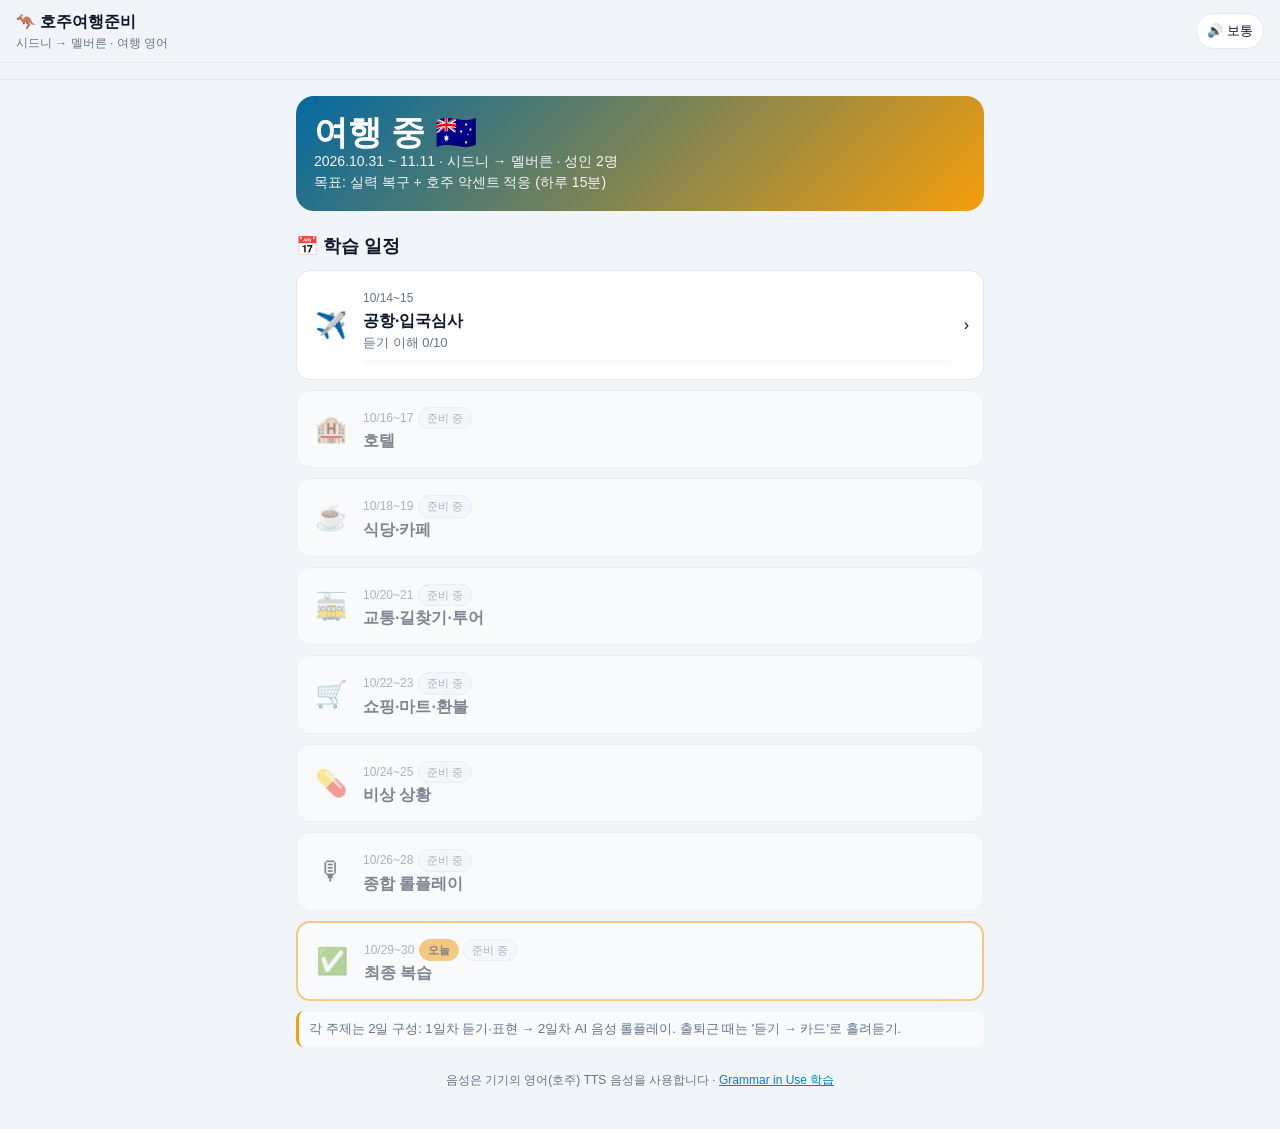
==== 호주여행준비/index.html @ e166498a "feat: 호주여행준비 모바일 웹페이지 추가 (듣기 카드·시각 자료·롤플레이) Co-Authored-By: Claude Opus 5.5 <noreply@anthropic.com> " ====
<!DOCTYPE html>
<html lang="ko">
<head>
  <meta charset="UTF-8" />
  <meta name="viewport" content="width=device-width, initial-scale=1.0, viewport-fit=cover" />
  <meta name="theme-color" content="#0f172a" />
  <title>호주여행준비 · 여행 영어</title>
  <link rel="stylesheet" href="style.css" />
  <link rel="icon" href="data:image/svg+xml,<svg xmlns='http://www.w3.org/2000/svg' viewBox='0 0 100 100'><text y='.9em' font-size='90'>🦘</text></svg>" />
</head>
<body>
  <header class="topbar">
    <button class="icon-btn" id="backBtn" aria-label="뒤로" hidden>←</button>
    <div class="brand">
      <strong id="title">🦘 호주여행준비</strong>
      <span id="subtitle">시드니 → 멜버른 · 여행 영어</span>
    </div>
    <button class="speed-btn" id="speedBtn" aria-label="재생 속도">🔊 보통</button>
  </header>

  <nav class="tabs" id="tabs" hidden></nav>

  <main id="app"></main>

  <div class="toast" id="toast" hidden></div>

  <script src="data.js"></script>
  <script src="app.js"></script>
</body>
</html>
---- 호주여행준비/style.css ----
:root {
  --bg: #0f172a; --card: #1e293b; --card-hi: #273449; --text: #e2e8f0; --muted: #94a3b8;
  --line: #334155; --accent: #38bdf8; --accent-ink: #082f49; --green: #34d399;
  --amber: #fbbf24; --red: #f87171; --gold: #f59e0b;
  --radius: 14px; --maxw: 720px;
}
@media (prefers-color-scheme: light) {
  :root {
    --bg: #f1f5f9; --card: #ffffff; --card-hi: #f8fafc; --text: #0f172a; --muted: #64748b;
    --line: #e2e8f0; --accent: #0284c7; --accent-ink: #ffffff; --green: #059669;
    --amber: #b45309; --red: #dc2626;
  }
}
* { box-sizing: border-box; margin: 0; padding: 0; }
html { -webkit-text-size-adjust: 100%; }
body {
  font-family: -apple-system, BlinkMacSystemFont, "Segoe UI", "Apple SD Gothic Neo", "Noto Sans KR", Roboto, sans-serif;
  background: var(--bg); color: var(--text); line-height: 1.5;
  padding-bottom: calc(24px + env(safe-area-inset-bottom));
}
button { font: inherit; color: inherit; cursor: pointer; border: none; background: none; }
a { color: var(--accent); }

.topbar {
  position: sticky; top: 0; z-index: 10; display: flex; align-items: center; gap: 10px;
  padding: 10px 16px; padding-top: calc(10px + env(safe-area-inset-top));
  background: color-mix(in srgb, var(--bg) 88%, transparent); backdrop-filter: blur(10px);
  border-bottom: 1px solid var(--line);
}
.brand { flex: 1; display: flex; flex-direction: column; min-width: 0; }
.brand strong { font-size: 16px; white-space: nowrap; overflow: hidden; text-overflow: ellipsis; }
.brand span { font-size: 12px; color: var(--muted); }
.icon-btn { width: 36px; height: 36px; border-radius: 10px; background: var(--card); font-size: 18px; }
.speed-btn { padding: 7px 10px; border-radius: 999px; background: var(--card); font-size: 13px; border: 1px solid var(--line); white-space: nowrap; }

.tabs {
  position: sticky; top: calc(57px + env(safe-area-inset-top)); z-index: 9; display: flex; gap: 6px;
  padding: 8px 16px; overflow-x: auto; background: var(--bg); border-bottom: 1px solid var(--line);
  scrollbar-width: none;
}
.tabs::-webkit-scrollbar { display: none; }
.tab { flex: 0 0 auto; padding: 7px 13px; border-radius: 999px; background: var(--card); font-size: 14px; color: var(--muted); }
.tab.on { background: var(--accent); color: var(--accent-ink); font-weight: 600; }

main { max-width: var(--maxw); margin: 0 auto; padding: 16px; }
h2 { font-size: 18px; margin: 22px 0 10px; }
h2:first-child { margin-top: 4px; }
h3 { font-size: 15px; margin-bottom: 6px; }
.muted { color: var(--muted); }
.small { font-size: 13px; }
.card { background: var(--card); border: 1px solid var(--line); border-radius: var(--radius); padding: 14px; margin-bottom: 10px; }
.tip { font-size: 13px; color: var(--muted); background: var(--card-hi); border-left: 3px solid var(--gold); padding: 8px 10px; border-radius: 8px; margin: 8px 0; }

/* Home */
.hero { background: linear-gradient(135deg, #0369a1, #f59e0b); color: #fff; border-radius: 18px; padding: 18px; margin-bottom: 14px; }
.hero .dday { font-size: 34px; font-weight: 800; line-height: 1.1; }
.hero p { opacity: .92; font-size: 14px; }
.today { border: 2px solid var(--gold); }
.sched { display: flex; align-items: center; gap: 12px; width: 100%; text-align: left; }
.sched .ico { font-size: 26px; width: 40px; text-align: center; }
.sched .body { flex: 1; }
.sched .date { font-size: 12px; color: var(--muted); }
.badge { display: inline-block; font-size: 11px; padding: 2px 8px; border-radius: 999px; background: var(--card-hi); color: var(--muted); border: 1px solid var(--line); }
.badge.now { background: var(--gold); color: #1f1300; border-color: var(--gold); font-weight: 700; }
.badge.check { color: var(--amber); border-color: var(--amber); }
.sched.disabled { opacity: .5; cursor: default; }
.progress { height: 6px; background: var(--card-hi); border-radius: 99px; overflow: hidden; margin-top: 6px; }
.progress i { display: block; height: 100%; background: var(--green); }

/* Play buttons */
.play { display: inline-flex; align-items: center; justify-content: center; width: 34px; height: 34px; flex: 0 0 34px;
  border-radius: 50%; background: var(--accent); color: var(--accent-ink); font-size: 14px; }
.play.sm { width: 28px; height: 28px; flex-basis: 28px; font-size: 12px; background: var(--card-hi); color: var(--accent); border: 1px solid var(--line); }
.play.playing { animation: pulse .8s infinite alternate; }
@keyframes pulse { to { transform: scale(1.12); } }
.line { display: flex; align-items: center; gap: 10px; }
.line + .line { margin-top: 8px; }
.en { font-weight: 600; }
.lbl { font-size: 11px; color: var(--muted); text-transform: uppercase; letter-spacing: .04em; }

/* Segment */
.seg { display: flex; background: var(--card); border: 1px solid var(--line); border-radius: 12px; padding: 3px; margin-bottom: 12px; }
.seg button { flex: 1; padding: 8px; border-radius: 9px; font-size: 14px; color: var(--muted); }
.seg button.on { background: var(--card-hi); color: var(--text); font-weight: 600; }

/* Flashcard */
.flash { text-align: center; padding: 22px 16px; min-height: 300px; display: flex; flex-direction: column; gap: 12px; align-items: center; justify-content: center; }
.flash .num { font-size: 13px; color: var(--muted); }
.flash .big-play { width: 76px; height: 76px; border-radius: 50%; background: var(--accent); color: var(--accent-ink); font-size: 30px; }
.flash .au { font-size: 22px; font-weight: 700; }
.flash .pron { color: var(--amber); font-size: 16px; }
.flash .reveal { padding: 10px 18px; border-radius: 999px; border: 1px dashed var(--line); color: var(--muted); }
.flash .std { font-size: 13px; color: var(--muted); }
.flash .ansbox { width: 100%; background: var(--card-hi); border-radius: 12px; padding: 10px; text-align: left; }
.grade { display: flex; gap: 8px; width: 100%; }
.grade button { flex: 1; padding: 12px; border-radius: 12px; font-weight: 600; }
.grade .no { background: color-mix(in srgb, var(--red) 18%, transparent); color: var(--red); }
.grade .yes { background: color-mix(in srgb, var(--green) 18%, transparent); color: var(--green); }
.navrow { display: flex; justify-content: space-between; align-items: center; margin-top: 4px; }
.navrow button { padding: 8px 14px; border-radius: 10px; background: var(--card); border: 1px solid var(--line); }
.dots { display: flex; gap: 5px; justify-content: center; flex-wrap: wrap; margin: 10px 0; }
.dots i { width: 10px; height: 10px; border-radius: 50%; background: var(--line); }
.dots i.ok { background: var(--green); } .dots i.ng { background: var(--red); } .dots i.cur { outline: 2px solid var(--accent); outline-offset: 1px; }
.score { text-align: center; font-size: 14px; }
.score b { font-size: 18px; }
.pass { color: var(--green); font-weight: 700; } .fail { color: var(--amber); font-weight: 700; }

/* Question list */
.q .head { display: flex; align-items: center; gap: 8px; margin-bottom: 6px; }
.q .no { font-size: 12px; font-weight: 700; color: var(--accent); }
.kv { display: grid; grid-template-columns: 54px 1fr; gap: 3px 8px; font-size: 14px; margin-top: 6px; }
.kv dt { color: var(--muted); font-size: 12px; padding-top: 2px; }
.kv dd.pr { color: var(--amber); }
.stagechip { font-size: 11px; padding: 1px 7px; border-radius: 99px; background: var(--card-hi); color: var(--muted); border: 1px solid var(--line); }

/* Flow diagram */
.flow { position: relative; padding-left: 4px; }
.step { display: flex; gap: 12px; position: relative; padding-bottom: 14px; }
.step:not(:last-child)::before { content: ""; position: absolute; left: 17px; top: 36px; bottom: 0; width: 2px; background: var(--line); }
.step .n { flex: 0 0 36px; height: 36px; border-radius: 50%; background: var(--accent); color: var(--accent-ink); font-weight: 800; display: flex; align-items: center; justify-content: center; z-index: 1; }
.step .box { flex: 1; background: var(--card); border: 1px solid var(--line); border-radius: 12px; padding: 10px 12px; }
.step .box .t { font-weight: 700; } .step .box .t small { color: var(--muted); font-weight: 400; margin-left: 4px; }
.step .box p { font-size: 13px; color: var(--muted); }
.qchips { display: flex; gap: 5px; flex-wrap: wrap; margin-top: 6px; }
.qchip { font-size: 12px; padding: 3px 8px; border-radius: 99px; background: var(--card-hi); border: 1px solid var(--accent); color: var(--accent); }
.warn { font-size: 12px; color: var(--red); margin-top: 4px; }

/* Tree */
.tree .node { background: var(--card); border: 1px solid var(--line); border-radius: 12px; padding: 10px 12px; font-weight: 700; }
.tree .kids { margin-left: 14px; padding-left: 14px; border-left: 2px solid var(--line); margin-top: 8px; display: flex; flex-direction: column; gap: 8px; }
.tree .edge { font-size: 12px; color: var(--accent); font-weight: 700; margin-bottom: 4px; }
.tree .res { border-radius: 12px; padding: 9px 12px; font-size: 14px; font-weight: 600; }
.tree .res.ok { background: color-mix(in srgb, var(--green) 16%, transparent); color: var(--green); }
.tree .res.warn { background: color-mix(in srgb, var(--red) 16%, transparent); color: var(--red); }

/* Linking */
.chunks { display: flex; flex-wrap: wrap; gap: 5px; margin: 8px 0; }
.chunk { font-size: 13px; padding: 3px 8px; border-radius: 8px; background: var(--card-hi); border: 1px solid var(--line); }
.chunk.drop { text-decoration: line-through; color: var(--muted); opacity: .7; border-style: dashed; }
.chunk.chg { color: var(--amber); border-color: var(--amber); font-weight: 700; }
.legend { display: flex; gap: 10px; font-size: 12px; color: var(--muted); flex-wrap: wrap; margin-bottom: 8px; }
.heard { font-size: 15px; color: var(--amber); font-weight: 700; }

/* Vowel table */
.vt { width: 100%; border-collapse: collapse; font-size: 14px; }
.vt th, .vt td { padding: 8px 6px; border-bottom: 1px solid var(--line); text-align: left; vertical-align: middle; }
.vt th { font-size: 12px; color: var(--muted); font-weight: 600; }
.vt td.au { color: var(--amber); font-weight: 700; }
.vt .us { color: var(--muted); text-decoration: line-through; }

/* Formula */
.formula { display: flex; gap: 6px; align-items: stretch; flex-wrap: wrap; }
.formula .blk { flex: 1 1 90px; background: var(--card-hi); border: 1px solid var(--line); border-radius: 10px; padding: 8px; text-align: center; }
.formula .blk b { display: block; font-size: 12px; color: var(--accent); }
.formula .blk span { font-size: 13px; }
.formula .plus { align-self: center; color: var(--muted); font-weight: 700; }

/* Info */
.info .k { font-weight: 700; display: flex; justify-content: space-between; gap: 8px; align-items: center; }
.info p { font-size: 14px; margin-top: 4px; }
.info .note { font-size: 12px; color: var(--amber); margin-top: 4px; }
.yt { display: flex; align-items: center; gap: 10px; text-decoration: none; color: var(--text); }
.yt .ytico { width: 36px; height: 26px; border-radius: 7px; background: #ef4444; color: #fff; display: flex; align-items: center; justify-content: center; font-size: 12px; flex: 0 0 36px; }
.yt code { font-size: 13px; color: var(--accent); word-break: break-word; }

/* Roleplay */
.todo label { display: flex; gap: 10px; align-items: flex-start; padding: 6px 0; font-size: 14px; }
.todo input { width: 18px; height: 18px; margin-top: 2px; accent-color: var(--green); }
.prompt { white-space: pre-wrap; font-size: 13px; line-height: 1.6; background: var(--card-hi); border: 1px solid var(--line); border-radius: 12px; padding: 12px; max-height: 340px; overflow: auto; font-family: ui-monospace, SFMono-Regular, Menlo, monospace; }
.btns { display: flex; gap: 8px; flex-wrap: wrap; margin-top: 10px; }
.btn { flex: 1 1 auto; padding: 12px 14px; border-radius: 12px; background: var(--card); border: 1px solid var(--line); font-weight: 600; text-align: center; text-decoration: none; color: var(--text); font-size: 14px; }
.btn.primary { background: var(--accent); color: var(--accent-ink); border-color: var(--accent); }
.steps-ol { padding-left: 20px; font-size: 14px; } .steps-ol li { margin: 4px 0; }

.toast { position: fixed; left: 50%; bottom: calc(24px + env(safe-area-inset-bottom)); transform: translateX(-50%);
  background: var(--text); color: var(--bg); padding: 10px 16px; border-radius: 999px; font-size: 14px; z-index: 50; }
.footer { text-align: center; font-size: 12px; color: var(--muted); margin-top: 24px; }
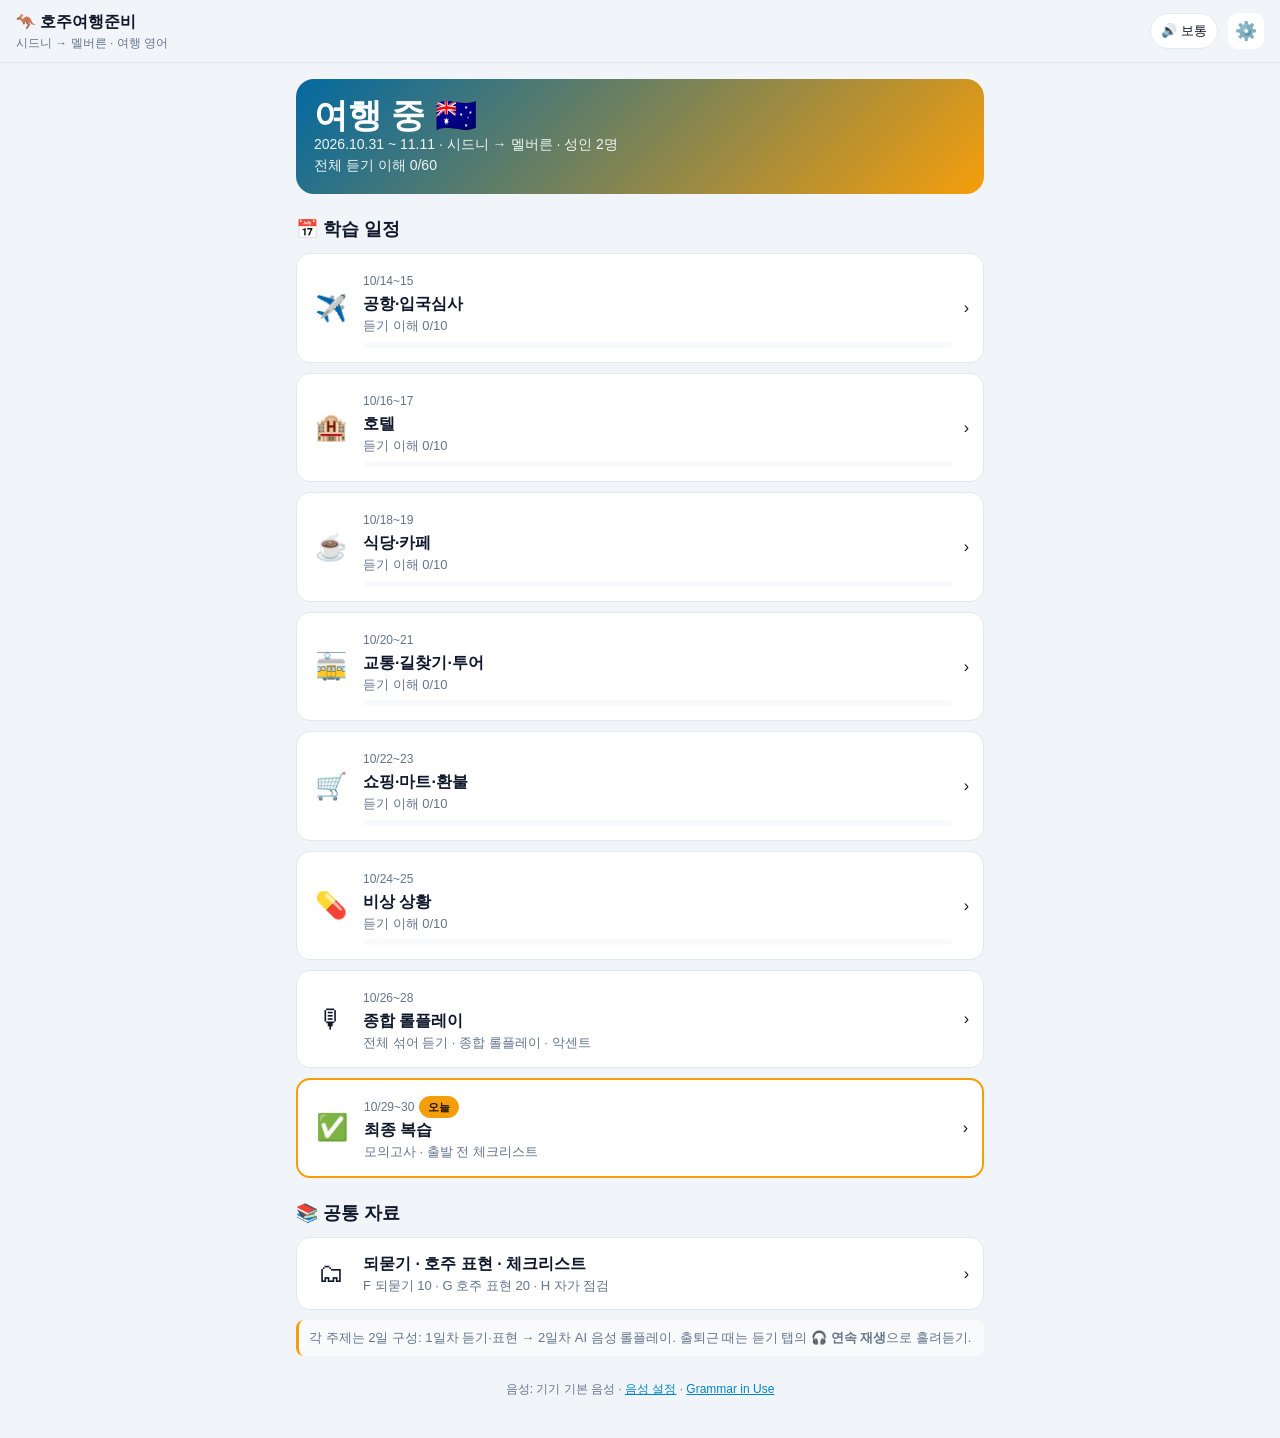
==== commit df5ac0b0: "feat: 호주여행준비 전체 상황 추가 및 호주 음성 우선 선택 - 호텔·식당카페·교통(국내선)·쇼핑(TRS)·비상 상황 데이터와 롤플레이 프롬프트 - 공통 F·G·H, 종합 섞어" ====
--- a/호주여행준비/index.html
+++ b/호주여행준비/index.html
@@ -6,6 +6,10 @@
   <meta name="theme-color" content="#0f172a" />
   <title>호주여행준비 · 여행 영어</title>
   <link rel="stylesheet" href="style.css" />
+  <link rel="manifest" href="manifest.webmanifest" />
+  <link rel="apple-touch-icon" href="icon.svg" />
+  <meta name="apple-mobile-web-app-capable" content="yes" />
+  <meta name="apple-mobile-web-app-title" content="호주여행준비" />
   <link rel="icon" href="data:image/svg+xml,<svg xmlns='http://www.w3.org/2000/svg' viewBox='0 0 100 100'><text y='.9em' font-size='90'>🦘</text></svg>" />
 </head>
 <body>
@@ -16,6 +20,7 @@
       <span id="subtitle">시드니 → 멜버른 · 여행 영어</span>
     </div>
     <button class="speed-btn" id="speedBtn" aria-label="재생 속도">🔊 보통</button>
+    <button class="icon-btn" id="settingsBtn" aria-label="음성 설정">⚙️</button>
   </header>
 
   <nav class="tabs" id="tabs" hidden></nav>
--- a/호주여행준비/style.css
+++ b/호주여행준비/style.css
@@ -1,3 +1,4 @@
+[hidden] { display: none !important; }
 :root {
   --bg: #0f172a; --card: #1e293b; --card-hi: #273449; --text: #e2e8f0; --muted: #94a3b8;
   --line: #334155; --accent: #38bdf8; --accent-ink: #082f49; --green: #34d399;
@@ -175,3 +176,30 @@
 .toast { position: fixed; left: 50%; bottom: calc(24px + env(safe-area-inset-bottom)); transform: translateX(-50%);
   background: var(--text); color: var(--bg); padding: 10px 16px; border-radius: 999px; font-size: 14px; z-index: 50; }
 .footer { text-align: center; font-size: 12px; color: var(--muted); margin-top: 24px; }
+
+/* v2 additions */
+a.card { display: flex; color: var(--text); text-decoration: none; }
+a.tab { text-decoration: none; }
+.card.alert { display: block; border-color: var(--amber); background: color-mix(in srgb, var(--amber) 12%, var(--card)); font-size: 14px; color: var(--text); text-decoration: none; }
+.card.ok-box { border-color: var(--green); background: color-mix(in srgb, var(--green) 12%, var(--card)); font-size: 14px; }
+.filter { display: flex; justify-content: space-between; align-items: center; font-size: 13px; color: var(--muted); margin-bottom: 4px; }
+.filter label { display: flex; gap: 6px; align-items: center; }
+.filter input, .field input { width: 16px; height: 16px; accent-color: var(--accent); }
+.linkbtn { color: var(--accent); font-size: 13px; }
+.field { display: flex; gap: 8px; align-items: center; font-size: 14px; padding: 5px 0; }
+.autonow { margin-top: 12px; text-align: center; min-height: 120px; display: flex; flex-direction: column; gap: 4px; justify-content: center; color: var(--muted); }
+.autonow .au { font-size: 19px; font-weight: 700; color: var(--text); }
+.autonow .pron { color: var(--amber); }
+.autonow b, .autonow .en { color: var(--text); }
+.gmark { margin-left: auto; }
+.choices { display: flex; flex-direction: column; gap: 8px; width: 100%; }
+.choice { padding: 12px; border-radius: 12px; background: var(--card-hi); border: 1px solid var(--line); text-align: left; font-size: 15px; }
+.choice.right { border-color: var(--green); background: color-mix(in srgb, var(--green) 18%, transparent); font-weight: 700; }
+.choice.wrongc { border-color: var(--red); background: color-mix(in srgb, var(--red) 18%, transparent); }
+.voice { display: flex; align-items: center; gap: 10px; cursor: pointer; }
+.voice.sel { border-color: var(--accent); }
+.voice input { width: 18px; height: 18px; accent-color: var(--accent); }
+.voice .body { flex: 1; display: flex; flex-direction: column; }
+.pron-inline { margin-left: auto; color: var(--amber); font-size: 13px; white-space: nowrap; }
+.pr { color: var(--amber); }
+.todo input { flex-shrink: 0; }
